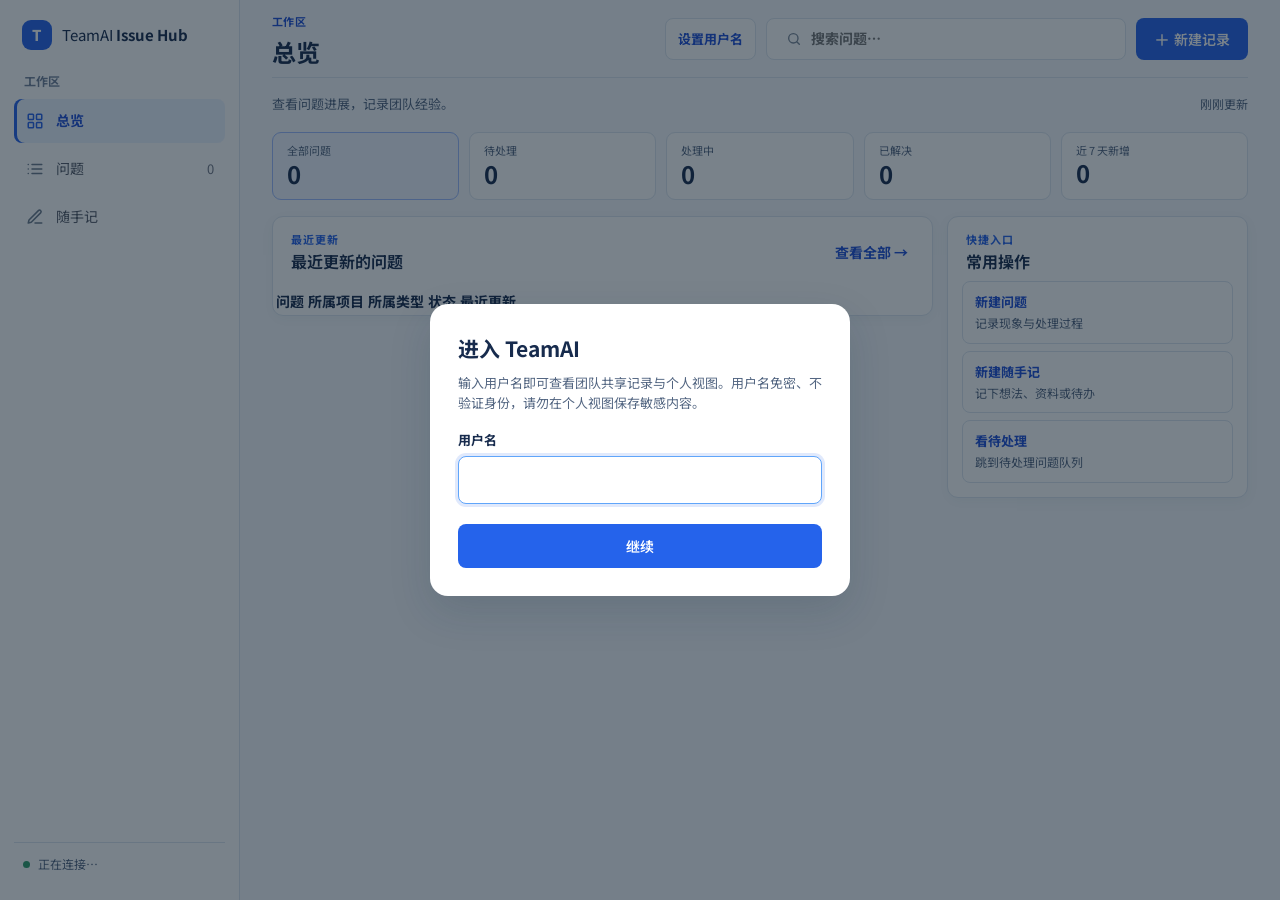
==== web/index.html @ 87b4b5ca "Implement private notes, PostgreSQL storage, and UI refresh" ====
<!doctype html>
<html lang="zh-CN">
<head>
  <meta charset="utf-8">
  <meta name="viewport" content="width=device-width,initial-scale=1">
  <meta name="theme-color" content="#2563eb">
  <title>TeamAI Issue Hub</title>
  <link rel="icon" href="/web/favicon.svg" type="image/svg+xml">
  <link rel="preconnect" href="https://fonts.googleapis.com">
  <link rel="preconnect" href="https://fonts.gstatic.com" crossorigin>
  <link href="https://fonts.googleapis.com/css2?family=Noto+Sans+SC:wght@400;500;600;700&family=Plus+Jakarta+Sans:wght@500;600;700;800&display=swap" rel="stylesheet">
  <link rel="stylesheet" href="/web/styles.css">
</head>
<body class="admin-app">
  <section id="user-login" class="user-login hidden" role="dialog" aria-modal="true" aria-labelledby="user-login-title">
    <form id="user-login-form" class="user-login-card">
      <h2 id="user-login-title">进入 TeamAI</h2>
      <p>输入用户名即可查看团队共享记录与个人视图。用户名免密、不验证身份，请勿在个人视图保存敏感内容。</p>
      <label for="username-input">用户名</label>
      <input id="username-input" maxlength="80" autocomplete="username" required>
      <button class="primary full-width" type="submit">继续</button>
    </form>
  </section>

  <aside class="app-sidebar" aria-label="主导航">
    <a class="brand" href="#overview">
      <span class="brand-mark">T</span>
      <span>TeamAI <b>Issue Hub</b></span>
    </a>
    <p class="nav-caption">工作区</p>
    <nav class="main-nav">
      <button class="nav-item active" data-page="overview" type="button">
        <span class="nav-icon" aria-hidden="true"><svg viewBox="0 0 24 24" fill="none" stroke="currentColor" stroke-width="2" stroke-linecap="round" stroke-linejoin="round"><rect x="3" y="3" width="7" height="7" rx="1"/><rect x="14" y="3" width="7" height="7" rx="1"/><rect x="3" y="14" width="7" height="7" rx="1"/><rect x="14" y="14" width="7" height="7" rx="1"/></svg></span>
        总览
      </button>
      <button class="nav-item" data-page="issues" type="button">
        <span class="nav-icon" aria-hidden="true"><svg viewBox="0 0 24 24" fill="none" stroke="currentColor" stroke-width="2" stroke-linecap="round" stroke-linejoin="round"><path d="M8 6h13M8 12h13M8 18h13M3 6h.01M3 12h.01M3 18h.01"/></svg></span>
        问题 <span class="nav-count" id="nav-issues">0</span>
      </button>
      <button class="nav-item" data-page="notes" type="button">
        <span class="nav-icon" aria-hidden="true"><svg viewBox="0 0 24 24" fill="none" stroke="currentColor" stroke-width="2" stroke-linecap="round" stroke-linejoin="round"><path d="M12 20h9"/><path d="M16.5 3.5a2.1 2.1 0 0 1 3 3L7 19l-4 1 1-4Z"/></svg></span>
        随手记
      </button>
    </nav>
    <div class="sidebar-bottom"><span class="status-dot"></span><span id="health">正在连接…</span></div>
  </aside>

  <main class="app-main">
    <header class="page-topbar">
      <div>
        <span class="eyebrow">工作区</span>
        <h1 id="page-title">总览</h1>
      </div>
      <div class="top-actions">
        <button id="user-switch" class="secondary" type="button" title="切换用户名">用户名：未登录</button>
        <label class="global-search">
          <span class="search-icon" aria-hidden="true"><svg viewBox="0 0 24 24" fill="none" stroke="currentColor" stroke-width="2" stroke-linecap="round" stroke-linejoin="round"><circle cx="11" cy="11" r="7"/><path d="m20 20-3.5-3.5"/></svg></span>
          <span id="search-context" class="visually-hidden">搜索问题</span>
          <input id="search" type="search" maxlength="200" placeholder="搜索问题…">
        </label>
        <button id="top-new-record" class="primary" type="button"><span class="btn-plus" aria-hidden="true">＋</span><span class="btn-label">新建记录</span></button>
      </div>
    </header>

    <div id="form-message" class="form-message toast" role="status" aria-live="polite"></div>

    <section class="page-view" data-view="overview">
      <div class="welcome-row">
        <p class="lede-inline">查看问题进展，记录团队经验。</p>
        <span id="overview-updated" class="muted">刚刚更新</span>
      </div>
      <div class="metrics">
        <button class="metric active" data-filter-status="" aria-pressed="true"><span>全部问题</span><strong id="metric-total">0</strong></button>
        <button class="metric" data-filter-status="triage" aria-pressed="false"><span>待处理</span><strong id="metric-triage">0</strong></button>
        <button class="metric" data-filter-status="in-progress" aria-pressed="false"><span>处理中</span><strong id="metric-progress">0</strong></button>
        <button class="metric" data-filter-status="resolved" aria-pressed="false"><span>已解决</span><strong id="metric-resolved">0</strong></button>
        <div class="metric plain"><span>近 7 天新增</span><strong id="metric-recent">0</strong></div>
      </div>
      <div class="overview-grid">
        <section class="panel overview-list">
          <div class="section-head">
            <div>
              <p class="eyebrow">最近更新</p>
              <h2>最近更新的问题</h2>
            </div>
            <button class="text-button" data-go-page="issues" type="button">查看全部 →</button>
          </div>
          <div class="table-scroll">
            <table>
              <thead>
                <tr><th>问题</th><th>所属项目</th><th>所属类型</th><th>状态</th><th>最近更新</th></tr>
              </thead>
              <tbody id="overview-rows"></tbody>
            </table>
          </div>
          <div id="overview-empty" class="empty hidden">
            暂无问题记录
            <button class="primary empty-action" type="button" data-new-issue>新建第一条问题</button>
          </div>
        </section>
        <aside class="panel overview-actions" aria-label="快捷操作">
          <div class="section-head">
            <div>
              <p class="eyebrow">快捷入口</p>
              <h2>常用操作</h2>
            </div>
          </div>
          <div class="quick-actions">
            <button class="quick-action" type="button" data-new-issue>
              <span class="quick-action-title">新建问题</span>
              <span class="quick-action-desc">记录现象与处理过程</span>
            </button>
            <button class="quick-action" type="button" data-new-note>
              <span class="quick-action-title">新建随手记</span>
              <span class="quick-action-desc">记下想法、资料或待办</span>
            </button>
            <button class="quick-action" type="button" data-go-triage>
              <span class="quick-action-title">看待处理</span>
              <span class="quick-action-desc">跳到待处理问题队列</span>
            </button>
          </div>
        </aside>
      </div>
    </section>

    <section class="page-view hidden" data-view="notes">
      <div class="notes-intro">
        <div>
          <h2>团队与个人记录</h2>
          <p>集中查找你有权查看的随手记。</p>
        </div>
      </div>
      <details class="notes-safety">
        <summary><span aria-hidden="true">i</span>个人视图为弱隔离，勿存敏感资料</summary>
        <p>个人视图仅按用户名区分，用户名不验证身份，知道用户名的人可以冒用。请勿保存敏感资料。</p>
      </details>
      <div class="notes-toolbar">
        <div id="note-visibility-filter" class="view-switch" role="group" aria-label="随手记可见范围">
          <button class="selected" type="button" data-note-filter="" aria-pressed="true">全部可见</button>
          <button type="button" data-note-filter="shared" aria-pressed="false">团队共享</button>
          <button type="button" data-note-filter="private" aria-pressed="false">我的个人视图</button>
        </div>
        <span id="notes-count" class="count">0 条</span>
      </div>
      <div id="notes-results" class="panel records-panel notes-records" aria-live="polite" aria-busy="false">
        <div class="empty">正在加载…</div>
      </div>
    </section>

    <section class="page-view hidden" data-view="issues">
      <div class="section-head issues-toolbar">
        <div>
          <p class="eyebrow">问题队列</p>
          <h2>问题列表</h2>
        </div>
        <div class="issues-controls">
          <label>
            <span class="visually-hidden">问题状态</span>
            <select id="status-filter">
              <option value="">所有状态</option>
              <option value="triage">待处理</option>
              <option value="in-progress">处理中</option>
              <option value="resolved">已解决</option>
            </select>
          </label>
          <div class="view-switch" role="group" aria-label="问题显示方式">
            <button class="selected" data-layout="table" type="button">列表</button>
            <button data-layout="board" type="button">看板</button>
          </div>
          <span id="count" class="count">0 条</span>
        </div>
      </div>
      <div id="results" class="panel records-panel" aria-live="polite" aria-busy="false">
        <div class="empty">正在加载…</div>
      </div>
    </section>

    <section id="capture" class="capture-dialog hidden" role="dialog" aria-modal="true" aria-labelledby="capture-title">
      <div class="dialog-backdrop" data-close-capture></div>
      <div class="capture-panel panel">
        <div class="section-head">
          <div>
            <p class="eyebrow">新建记录</p>
            <h2 id="capture-title">新建问题</h2>
          </div>
          <button id="close-capture" class="ghost" type="button" aria-label="关闭新建记录">
            <svg viewBox="0 0 24 24" width="18" height="18" fill="none" stroke="currentColor" stroke-width="2" aria-hidden="true"><path d="M18 6 6 18M6 6l12 12"/></svg>
          </button>
        </div>
        <div class="segmented" role="group" aria-label="记录类型">
          <button class="active" type="button" data-kind="issue" aria-pressed="true">问题</button>
          <button type="button" data-kind="note" aria-pressed="false">随手记</button>
        </div>
        <label for="title">标题 <span>可选</span></label>
        <input id="title" maxlength="180" placeholder="一句话说明这条记录">
        <label for="content">内容 <span>必填</span></label>
        <textarea id="content" rows="7" maxlength="100000" placeholder="记录问题现象、处理过程或可复用经验…"></textarea>
        <div class="two-col">
          <div>
            <label for="project">所属项目</label>
            <input id="project" maxlength="180" placeholder="例如：issuehub">
          </div>
          <div>
            <label for="work-type">所属类型 <span>必选</span></label>
            <select id="work-type" required>
              <option value="">请选择所属类型</option>
              <option>算法调研</option>
              <option>算法预研</option>
              <option>模型部署</option>
              <option>组件开发</option>
              <option>项目支撑</option>
              <option>工作日常</option>
            </select>
          </div>
        </div>
        <div id="note-visibility-row" class="hidden">
          <label for="note-visibility">可见范围</label>
          <select id="note-visibility">
            <option value="shared">团队共享</option>
            <option value="private">个人视图（用户名区分，非安全隔离）</option>
          </select>
          <p class="review-hint">个人视图按用户名区分，不适合保存敏感内容。</p>
        </div>
        <div class="form-foot">
          <p class="review-hint">保存前自动脱敏凭证并检查重复内容。</p>
          <button id="submit" class="primary" type="button">保存</button>
        </div>
      </div>
    </section>

    <section id="detail" class="detail panel hidden" aria-labelledby="detail-title">
      <div class="detail-head">
        <div>
          <p class="eyebrow">记录详情</p>
          <h2 id="detail-title" tabindex="-1">记录详情</h2>
          <div id="detail-meta" class="record-meta"></div>
        </div>
        <div class="detail-head-actions">
          <button id="edit-record" class="secondary" type="button" hidden>编辑记录</button>
          <button id="close-detail" class="ghost" type="button" aria-label="关闭详情">
            <svg viewBox="0 0 24 24" width="18" height="18" fill="none" stroke="currentColor" stroke-width="2" aria-hidden="true"><path d="M18 6 6 18M6 6l12 12"/></svg>
          </button>
        </div>
      </div>
      <div id="detail-content" class="detail-content" tabindex="0"></div>
      <section class="attachments-panel">
        <div class="section-head">
          <div>
            <h3>附件</h3>
          </div>
          <label class="secondary attachment-upload">添加附件<input id="attachment-input" type="file" accept=".pdf,.ppt,.pptx,.doc,.docx,.xls,.xlsx,.md,.txt,.html,.htm,.png,.jpg,.jpeg,.gif,.webp"></label>
        </div>
        <p class="review-hint">单个文件最大 20 MB；支持 PDF、Office、Markdown、HTML、文本和常见图片。</p>
        <ul id="attachment-list" class="attachment-list"></ul>
      </section>
      <section id="record-editor" class="record-editor hidden" aria-label="编辑记录">
        <label for="edit-title">标题</label>
        <input id="edit-title" maxlength="180">
        <label for="edit-content">正文</label>
        <textarea id="edit-content" rows="8" maxlength="100000"></textarea>
        <div class="two-col">
          <div>
            <label for="edit-project">所属项目</label>
            <input id="edit-project" maxlength="180">
          </div>
          <div>
            <label for="edit-work-type">所属类型</label>
            <select id="edit-work-type" required>
              <option value="">请选择所属类型</option>
              <option>算法调研</option>
              <option>算法预研</option>
              <option>模型部署</option>
              <option>组件开发</option>
              <option>项目支撑</option>
              <option>工作日常</option>
            </select>
          </div>
        </div>
        <div id="edit-visibility-row">
          <label for="edit-visibility">可见范围</label>
          <select id="edit-visibility">
            <option value="shared">团队共享</option>
            <option value="private">个人视图（用户名区分，非安全隔离）</option>
          </select>
        </div>
        <div class="editor-actions">
          <button id="cancel-edit" class="secondary" type="button">取消</button>
          <button id="save-edit" class="primary" type="button">保存修改</button>
        </div>
      </section>
      <section class="activity-panel">
        <div class="section-head">
          <div>
            <h3>活动记录</h3>
          </div>
        </div>
        <ol id="activity-list" class="activity-list"></ol>
      </section>
      <div id="issue-actions" class="detail-actions">
        <label for="solution-input">处理结论 / 重新打开原因</label>
        <textarea id="solution-input" rows="3" maxlength="50000" placeholder="记录处理结论，或填写重新打开原因…"></textarea>
        <label for="verification-input">验证证据 <span>标记已解决时必填</span></label>
        <textarea id="verification-input" rows="3" maxlength="20000" placeholder="记录验证方法和结果…"></textarea>
        <div>
          <button id="append-solution" class="secondary" type="button">追加处理进展</button>
          <button id="reopen-issue" class="secondary" type="button" hidden>重新打开</button>
          <button id="resolve-issue" class="primary" type="button">标记已解决</button>
        </div>
      </div>
    </section>
    <button id="detail-backdrop" class="detail-backdrop hidden" type="button" aria-label="关闭记录详情"></button>
  </main>

  <script src="/web/detail-focus.js" defer></script>
  <script src="/web/safe-external-url.js" defer></script>
  <script src="/web/load-more.js" defer></script>
  <script src="/web/request-errors.js" defer></script>
  <script src="/web/app.js" defer></script>
</body>
</html>
---- web/styles.css ----
:root{--ink:#1a2332;--muted:#4b5568;--line:#e2e8f0;--paper:#ffffff;--surface:#f4f7fa;--surface-elevated:#eef3f7;--primary:#0B6E99;--primary-dark:#0A5A7A;--accent-soft:#e6f3f8;--success:#187247;--warning:#8a5a00;--radius:10px;--radius-lg:14px;--shadow:0 10px 28px rgba(15,35,55,.06);--shadow-lg:0 18px 48px rgba(15,35,55,.12);--font-sans:"Plus Jakarta Sans","Noto Sans SC",ui-sans-serif,system-ui,-apple-system,"Segoe UI",sans-serif}*{box-sizing:border-box}body{margin:0;background:var(--surface);color:var(--ink);font-family:var(--font-sans);line-height:1.55}.topbar{height:68px;padding:0 5vw;border-bottom:1px solid var(--line);background:rgba(255,255,255,.94);display:flex;align-items:center;justify-content:space-between}.brand{display:flex;align-items:center;gap:10px;font-size:15px}.brand b{font-weight:700}.brand-mark{display:grid;place-items:center;width:30px;height:30px;border-radius:8px;background:var(--primary);color:#fff;font-weight:800}.topbar-meta{font-size:12px;color:var(--muted);display:flex;align-items:center;gap:7px}.status-dot{width:7px;height:7px;border-radius:50%;background:#3ba86f}.shell{max-width:1240px;margin:0 auto;padding:58px 32px 80px}.intro{display:flex;justify-content:space-between;align-items:flex-end;gap:32px;margin-bottom:34px}.eyebrow{font-size:11px;letter-spacing:.14em;font-weight:800;color:var(--primary);margin:0 0 7px}.intro h1{font-size:clamp(28px,4vw,46px);line-height:1.1;letter-spacing:-.02em;margin:0 0 12px}.lede{color:var(--muted);margin:0;max-width:620px}.shortcut{color:var(--muted);font-size:12px;white-space:nowrap}.shortcut kbd{border:1px solid var(--line);background:#fff;border-radius:5px;padding:3px 7px;margin-left:4px;font-size:11px;color:var(--ink)}.overview{background:#ffffff;border:1px solid var(--line);border-radius:12px;padding:20px 24px;margin-bottom:22px}.overview-title{display:flex;align-items:baseline;gap:12px;margin-bottom:16px}.overview-title .eyebrow{margin:0}.overview-title h2{font-size:19px;margin:0}.overview-title span{font-size:11px;color:var(--muted)}.metrics{display:grid;grid-template-columns:repeat(6,1fr);gap:10px}.metric{border:1px solid transparent;background:#f7f7f8;border-radius:8px;text-align:left;padding:12px 14px;color:var(--muted);cursor:pointer;min-height:69px}.metric.active,.metric:hover{border-color:#93c5fd;background:#eff6ff}.metric span{font-size:12px;display:block}.metric strong{display:block;color:var(--ink);font-size:25px;line-height:1.25}.metric.plain{cursor:default}.workspace{display:grid;grid-template-columns:minmax(0,1.35fr) minmax(320px,.85fr);gap:22px}.panel{background:var(--paper);border:1px solid var(--line);border-radius:12px;box-shadow:var(--shadow)}.capture-panel{padding:27px 30px}.panel-head{display:flex;align-items:flex-start;justify-content:space-between;gap:16px;margin-bottom:26px}.panel-head h2{font-size:21px;margin:0}.segmented{display:flex;background:#f4f4f5;border-radius:8px;padding:3px;gap:2px}.segmented button{border:0;background:transparent;color:var(--muted);padding:8px 12px;min-height:44px;border-radius:6px;font-weight:600;cursor:pointer}.segmented button.active{background:#fff;color:var(--primary-dark);box-shadow:0 1px 4px rgba(0,0,0,.08)}label{font-size:13px;font-weight:700;display:block;margin:18px 0 7px}label span{font-size:11px;font-weight:500;color:var(--muted);margin-left:6px}input,textarea,select{width:100%;border:1px solid var(--line);background:#fff;border-radius:8px;padding:12px 13px;font:inherit;color:var(--ink);outline:none;transition:border .18s,box-shadow .18s}textarea{resize:vertical;min-height:150px}input:focus,textarea:focus,select:focus{border-color:#60a5fa;box-shadow:0 0 0 3px rgba(37,99,235,.14)}.two-col{display:grid;grid-template-columns:1fr 1fr;gap:16px}.form-foot{display:flex;align-items:center;justify-content:space-between;gap:16px;margin-top:22px}.form-message{font-size:12px;color:var(--muted);margin:0}.primary{border:0;border-radius:8px;background:var(--primary);color:#fff;font-weight:700;padding:12px 17px;cursor:pointer;min-height:44px;transition:transform .18s,background .18s}.primary:hover{background:var(--primary-dark);transform:translateY(-1px)}.primary:disabled{opacity:.55;cursor:wait;transform:none}.side-panel{display:flex;flex-direction:column;gap:22px}.search-panel{padding:24px}.count{font-size:12px;color:var(--muted);padding-top:5px}.search-box{display:flex;align-items:center;gap:8px;border:1px solid var(--line);background:#fff;border-radius:8px;padding:0 11px}.search-box span{font-size:21px;color:var(--muted)}.search-box input{border:0;padding-left:0;box-shadow:none}.filters{display:grid;grid-template-columns:1fr 1fr;gap:8px;margin-top:10px}.filters select{font-size:12px;padding:9px 10px;min-height:44px}.results{margin-top:18px;display:grid;gap:10px;max-height:440px;overflow:auto}.empty{padding:33px 15px;text-align:center;color:var(--muted);font-size:14px;border:1px dashed var(--line);border-radius:8px}.empty span{font-size:12px}.record{padding:13px;border:1px solid var(--line);border-radius:8px;background:#fff;cursor:pointer;transition:border .18s,transform .18s}.record:hover{border-color:#93c5fd;transform:translateY(-1px)}.record-title{font-weight:700;font-size:14px;margin-bottom:4px}.record-meta{font-size:11px;color:var(--muted);display:flex;gap:9px;align-items:center}.badge{padding:2px 6px;border-radius:4px;background:var(--accent-soft);color:var(--primary-dark);font-weight:700}.tips{padding:22px 24px;background:#f7f7f8;box-shadow:none}.tips h3{font-size:16px;margin:0 0 11px}.tips ul{padding:0;margin:0;list-style:none;color:var(--muted);font-size:13px}.tips li{padding:5px 0;border-top:1px solid rgba(24,24,27,.08)}.tips b{color:var(--ink)}.detail{margin-top:22px;padding:25px 28px}.detail.hidden{display:none}.detail-head{display:flex;justify-content:space-between;gap:16px}.detail-head h2{margin:0 0 7px;font-size:22px}.ghost{border:0;background:transparent;font-size:27px;color:var(--muted);cursor:pointer;width:44px;min-width:44px;height:44px;display:grid;place-items:center;flex:none}.detail pre{white-space:pre-wrap;font:inherit;line-height:1.7;background:#f7f7f8;border:1px solid var(--line);border-radius:8px;padding:18px;max-height:380px;overflow:auto}.detail-actions{border-top:1px solid var(--line);padding-top:18px;margin-top:18px}.detail-actions textarea{min-height:80px;margin-bottom:10px}.detail-actions>div{display:flex;justify-content:flex-end;gap:8px}.secondary{border:1px solid var(--line);background:#fff;border-radius:8px;padding:10px 14px;font-weight:700;color:var(--primary-dark);cursor:pointer;min-height:44px}.secondary:hover{border-color:#93c5fd}@media(max-width:850px){.shell{padding:38px 18px 60px}.intro{display:block}.shortcut{margin-top:18px}.workspace{grid-template-columns:1fr}.side-panel{order:2}}@media(max-width:520px){.metrics{grid-template-columns:repeat(2,1fr)}.metric.plain{grid-column:span 2}.overview{padding:17px}.filters{grid-template-columns:1fr}.detail{padding:20px}.detail-actions>div{flex-direction:column}.secondary,.detail-actions .primary{width:100%}.capture-panel{padding:21px 18px}.panel-head{display:block}.segmented{margin-top:16px;width:max-content}.two-col{grid-template-columns:1fr}.form-foot{align-items:flex-end;flex-direction:column}.form-message{width:100%}.primary{width:100%}.topbar{padding:0 18px}}

/* Interaction and accessibility refinements */
.visually-hidden{position:absolute;width:1px;height:1px;padding:0;margin:-1px;overflow:hidden;clip:rect(0,0,0,0);white-space:nowrap;border:0}.topbar-meta.warning,.form-message.error,.sync-error,.empty.error{color:#a3372b}.status-dot{flex:none}.metric:focus-visible,.segmented button:focus-visible,.record:focus-visible,.primary:focus-visible,.secondary:focus-visible,.ghost:focus-visible{outline:3px solid #2563eb;outline-offset:2px}.record{display:block;width:100%;text-align:left;font:inherit;color:inherit;touch-action:manipulation}.record-title{display:block}.record-meta{flex-wrap:wrap}.record-meta a{color:var(--primary-dark);font-weight:600}.load-more{display:block;width:100%;margin-top:10px}.load-more[hidden]{display:none}.detail-actions button[hidden]{display:none}.detail pre{overflow-wrap:anywhere}.primary:disabled,.secondary:disabled{opacity:.55;cursor:wait}.form-message{min-height:1.5em}.sync-error{font-weight:700}@media(prefers-reduced-motion:reduce){*,*::before,*::after{scroll-behavior:auto!important;animation-duration:.01ms!important;animation-iteration-count:1!important;transition-duration:.01ms!important}}@media(max-width:520px){.record{min-height:60px}.search-panel,.tips{padding:19px}.detail-head{align-items:flex-start}.detail-meta{gap:8px}.topbar-meta{max-width:55%;text-align:right}}
.library-actions{display:flex;align-items:center;gap:10px}.sync-retry{padding:7px 10px;min-height:44px;font-size:12px;white-space:nowrap}.sync-retry[hidden]{display:none}@media(max-width:520px){.library-actions{margin-top:8px;justify-content:space-between}}

.detail h2:focus-visible{outline:3px solid #2563eb;outline-offset:3px;border-radius:2px}

/* TeamAI management workspace */
.admin-app{background:#f7f8fa;min-height:100vh}.app-sidebar{position:fixed;inset:0 auto 0 0;width:244px;padding:22px 15px 16px;background:#fff;border-right:1px solid #e8eaee;display:flex;flex-direction:column;z-index:5}.app-sidebar .brand{padding:0 9px 20px;text-decoration:none;color:var(--ink)}.new-record{width:100%;text-align:left;margin-bottom:24px;box-shadow:0 3px 8px #2563eb26}.nav-caption{margin:0 10px 8px;color:#838996;font-size:11px;font-weight:700;letter-spacing:.08em}.main-nav{display:grid;gap:4px}.nav-item{display:flex;align-items:center;gap:12px;border:0;border-radius:8px;background:transparent;color:#525866;text-align:left;padding:10px 11px;min-height:44px;font:inherit;font-size:13px;cursor:pointer}.nav-item:hover,.nav-item.active{background:#eef4ff;color:#1d4ed8}.nav-item.active{font-weight:700}.nav-icon{width:19px;text-align:center;color:#667085;font-size:17px}.nav-item.active .nav-icon{color:#2563eb}.nav-count{margin-left:auto;font-size:11px;color:#727887;font-variant-numeric:tabular-nums}.nav-count.attention:not(:empty){padding:1px 7px;border-radius:20px;background:#fff2dc;color:#985b00}.sidebar-bottom{margin-top:auto;display:flex;align-items:center;gap:8px;padding:12px 9px;border-top:1px solid var(--line);font-size:11px;color:var(--muted)}.app-main{max-width:1500px;margin-left:244px;padding:0 36px 60px}.page-topbar{min-height:91px;display:flex;justify-content:space-between;align-items:center;gap:20px;border-bottom:1px solid #e8eaee;margin-bottom:22px}.page-topbar h1{font-size:22px;line-height:1.2;margin:4px 0 0}.page-topbar .eyebrow{font-size:9px;margin:0}.top-actions{display:flex;align-items:center;gap:12px}.global-search{display:flex;align-items:center;gap:8px;width:min(360px,32vw);margin:0;padding:0 11px;border:1px solid var(--line);border-radius:8px;background:#fff;color:#697386}.global-search input{border:0;box-shadow:none;padding:9px 0}.page-view{animation:appear .18s ease-out}.page-view.hidden{display:none}@keyframes appear{from{opacity:.65;transform:translateY(3px)}to{opacity:1;transform:none}}.welcome-row{display:flex;align-items:center;justify-content:space-between;gap:20px;margin:8px 0 20px}.welcome-row h2{font-size:20px;margin:0 0 4px}.welcome-row p:not(.eyebrow){font-size:13px;color:var(--muted);margin:0}.welcome-row .eyebrow{margin-bottom:5px}.muted{color:var(--muted);font-size:12px}.metrics{gap:12px;margin-bottom:22px}.metric{background:#fff;border-color:#e6e9ee;padding:13px 16px}.metric.active,.metric:hover{border-color:#93b4fb;background:#f5f8ff}.overview-grid{display:grid;grid-template-columns:minmax(0,1.8fr) minmax(260px,.8fr);gap:18px}.overview-list,.workflow-card{overflow:hidden}.section-head{display:flex;align-items:center;justify-content:space-between;gap:16px;padding:20px 22px}.section-head h2,.section-head h3{font-size:16px;margin:0}.section-head .eyebrow{margin:0 0 4px;font-size:9px}.text-button{border:0;background:none;color:#2563eb;font:inherit;font-size:12px;font-weight:700;cursor:pointer;min-height:40px}.table-scroll{width:100%;overflow-x:auto}.issue-table{width:100%;border-collapse:collapse;text-align:left;font-size:12px}.issue-table th{font-size:10px;color:#737b89;font-weight:600;background:#fafbfc}.issue-table th,.issue-table td{padding:12px 13px;border-top:1px solid #edf0f3;white-space:nowrap}.issue-table td:first-child{white-space:normal;min-width:220px}.issue-table td b{display:block;font-size:12px;color:#263142}.issue-table td small{display:block;color:#858b97;margin-top:3px}.issue-row{cursor:pointer}.issue-row:hover{background:#f7f9fc}.status-chip{display:inline-flex;align-items:center;border-radius:20px;padding:3px 8px;background:#f0f2f5;color:#596273;font-size:10px}.status-triage{background:#fff3dc;color:#8a5a00}.status-in-progress{background:#eaf2ff;color:#2159b8}.status-resolved{background:#e9f7ef;color:#187247}.workflow-card{padding:20px}.workflow-card h2{font-size:16px;margin:0 0 20px}.workflow-step{display:flex;gap:11px;align-items:flex-start;margin:15px 0}.workflow-step>span{width:22px;height:22px;display:grid;place-items:center;flex:none;border-radius:50%;background:#eef4ff;color:#2563eb;font-size:11px;font-weight:700}.workflow-step b,.workflow-step small{display:block}.workflow-step b{font-size:12px}.workflow-step small{font-size:11px;color:#737b89;margin-top:2px;line-height:1.45}.full-width{width:100%;margin-top:10px}.toast{margin:-10px 0 14px;min-height:1.2em;font-size:11px}.toast:empty{display:none}.filters-bar{display:flex;align-items:center;gap:8px;flex-wrap:wrap;margin:0 0 12px}.filters-bar label{margin:0}.filters-bar select{width:auto;min-width:118px;min-height:40px;padding:8px 10px;font-size:12px}.filters-bar .secondary{min-height:40px;padding:8px 12px;font-size:11px}.count{margin-left:auto}.view-switch{display:flex;padding:3px;border:1px solid var(--line);border-radius:8px;background:#fff}.view-switch button{min-height:34px;border:0;background:none;padding:5px 12px;border-radius:6px;font:inherit;font-size:11px;color:var(--muted);cursor:pointer}.view-switch button.selected{background:#eef4ff;color:#1d4ed8;font-weight:700}.records-panel{padding:0;overflow:hidden}.records-panel .empty{border:0}.records-panel .record{border:0;border-bottom:1px solid #edf0f3;border-radius:0;padding:15px 18px}.records-panel .record:hover{background:#f8faff;transform:none}.board-grid{display:grid;grid-template-columns:repeat(3,minmax(220px,1fr));gap:12px;padding:14px;overflow-x:auto}.board-column{border:1px solid #e8ebf0;border-radius:9px;padding:10px;background:#f8f9fb;min-height:200px}.board-column header{display:flex;justify-content:space-between;padding:4px 3px 11px;font-size:12px}.board-column header span{color:#747d8d}.board-card{display:block;width:100%;text-align:left;border:1px solid #e5e9ef;border-radius:8px;background:#fff;padding:12px;margin-bottom:8px;cursor:pointer;font:inherit}.board-card:hover,.review-card:hover{border-color:#92b4f4;box-shadow:0 3px 12px #1c31540b}.board-card b,.board-card span,.board-card small{display:block}.board-card b{font-size:12px}.board-card span,.board-card small{font-size:10px;color:#747d8d;margin-top:7px}.board-empty{font-size:11px;color:#9299a5;padding:20px 4px}.queue-pill{border:1px solid #e5e9ef;background:#fff;border-radius:20px;padding:7px 12px;color:#596273;font-size:11px;white-space:nowrap}.review-grid{display:grid;grid-template-columns:repeat(2,minmax(0,1fr));gap:12px}.review-card{display:block;width:100%;text-align:left;padding:17px;border:1px solid #e6e9ef;border-radius:10px;background:#fff;cursor:pointer;font:inherit;color:inherit;transition:box-shadow .15s,border-color .15s}.review-card>b{display:block;font-size:14px;margin-top:11px}.review-card>p{font-size:12px;color:#596273;line-height:1.65;max-height:5em;overflow:hidden;margin:8px 0 15px}.review-card-foot{display:flex;justify-content:space-between;gap:8px;font-size:10px;color:#687181;overflow:hidden}.review-card-foot>*{overflow:hidden;text-overflow:ellipsis;white-space:nowrap}.sync-summary{display:flex;gap:0;margin-bottom:16px;padding:15px}.sync-summary>div{min-width:180px;padding:3px 18px;border-right:1px solid #e8eaee}.sync-summary>div:first-child{padding-left:5px}.sync-summary>div:last-child{border:0}.sync-summary span,.sync-summary strong{display:block}.sync-summary span{font-size:11px;color:var(--muted)}.sync-summary strong{font-size:18px;margin-top:3px}.activity-panel{border-top:1px solid var(--line);margin-top:20px;padding-top:4px}.activity-panel .section-head{padding:14px 0}.activity-list{list-style:none;padding:0 0 0 5px;margin:0 0 12px}.activity-item{position:relative;display:flex;gap:12px;padding:0 0 16px 2px}.activity-item:not(:last-child)::before{content:"";position:absolute;left:6px;top:15px;bottom:0;width:1px;background:#dfe5ee}.activity-dot{position:relative;z-index:1;width:10px;height:10px;margin-top:4px;border:2px solid #79a2f1;border-radius:50%;background:#fff}.activity-item b,.activity-item small{display:block}.activity-item b{font-size:12px;font-weight:600}.activity-item small{font-size:10px;color:#77808e;margin-top:3px}.activity-empty{font-size:11px;color:var(--muted)}.capture-dialog{position:fixed;inset:0;z-index:20;display:grid;place-items:center;padding:20px}.capture-dialog.hidden{display:none}.dialog-backdrop{position:absolute;inset:0;background:#10182780;backdrop-filter:blur(2px)}.capture-dialog .capture-panel{position:relative;z-index:1;width:min(740px,100%);max-height:min(90vh,900px);overflow-y:auto;padding:24px 28px}.capture-dialog .section-head{padding:0 0 12px}.capture-dialog textarea{min-height:140px}.capture-dialog .segmented{width:max-content}.capture-dialog label{margin-top:13px}.capture-dialog .form-foot{margin-top:12px}.capture-dialog .form-foot .primary{width:auto}.capture-dialog .ghost{font-size:25px}
@media(max-width:1000px){.app-sidebar{width:210px}.app-main{margin-left:210px;padding:0 22px 45px}.overview-grid{grid-template-columns:1fr}.workflow-card{display:none}}
@media(max-width:720px){.app-sidebar{inset:auto 0 0;width:auto;height:62px;padding:4px 6px;border-top:1px solid #e5e8ed;border-right:0;display:block}.app-sidebar .brand,.app-sidebar .new-record,.app-sidebar .nav-caption,.sidebar-bottom{display:none}.main-nav{height:100%;display:flex;justify-content:space-around;gap:2px}.nav-item{position:relative;display:flex;flex-direction:column;justify-content:center;gap:0;min-height:52px;flex:1;padding:4px 1px;font-size:9px}.nav-icon{font-size:16px;line-height:1.2}.nav-count{position:absolute;top:1px;right:calc(50% - 22px);font-size:8px;padding:0 3px!important}.app-main{margin:0;padding:0 15px 88px}.page-topbar{min-height:76px}.page-topbar h1{font-size:19px}.page-topbar .eyebrow{font-size:8px}.top-actions{gap:6px}.top-actions .primary{font-size:0;padding:8px 12px}.top-actions .primary:first-letter{font-size:17px}.global-search{width:min(44vw,190px)}.global-search input{font-size:12px}.metrics{grid-template-columns:repeat(3,1fr);gap:7px}.metric{min-height:65px;padding:9px}.metric span{font-size:10px}.metric strong{font-size:20px}.welcome-row{align-items:flex-start}.overview-grid{display:block}.overview-list{margin-bottom:12px}.overview-list .issue-table th,.overview-list .issue-table td{padding:9px 8px}.review-grid{grid-template-columns:1fr}.filters-bar{gap:6px}.filters-bar label{flex:1}.filters-bar select{width:100%;min-width:0}.filters-bar .secondary{flex:1}.count{width:auto;margin-left:auto}.view-switch button{padding:4px 8px}.board-grid{grid-template-columns:repeat(3,minmax(210px,1fr));padding:9px}.capture-dialog{padding:8px}.capture-dialog .capture-panel{padding:18px;max-height:94dvh}.capture-dialog .two-col{grid-template-columns:1fr 1fr;gap:9px}.capture-dialog label{font-size:12px}.capture-dialog input,.capture-dialog textarea,.capture-dialog select{font-size:14px;padding:10px}.detail{padding:17px}.sync-summary>div{min-width:0;flex:1;padding:3px 10px}.sync-summary strong{font-size:15px}}
@media(max-width:390px){.app-main{padding-left:10px;padding-right:10px}.nav-item{font-size:8px}.metrics{grid-template-columns:repeat(2,1fr)}.global-search{width:40vw}.page-topbar .eyebrow{letter-spacing:.06em}.issue-table{font-size:10px}}

.hidden{display:none!important}.knowledge-review{border:1px solid #bfdbfe;background:#f8fbff;border-radius:10px;padding:20px;margin-top:20px}.knowledge-review h3{margin:0 0 8px}.knowledge-review label{margin-top:14px}.knowledge-review textarea{min-height:180px}.review-hint{font-size:12px;color:var(--muted);margin:8px 0}.review-pending{color:#a16207;font-weight:700}.knowledge-approved{color:#15803d;font-weight:700}.parent-issue{width:auto;height:auto;min-width:unset;display:inline;padding:2px 5px;font-size:11px;color:var(--primary-dark)}
/* Record editor */
.detail-head-actions{display:flex;align-items:flex-start;gap:8px}.record-editor{border-top:1px solid var(--line);padding-top:12px;margin-top:16px}.record-editor.hidden{display:none}.record-editor textarea{min-height:180px}.editor-actions{display:flex;justify-content:flex-end;gap:8px;margin-top:16px}
.attachment-upload{position:relative;overflow:hidden;display:inline-flex;align-items:center;cursor:pointer}.attachment-upload input{position:absolute;inset:0;opacity:0;width:100%;cursor:pointer}.attachments-panel{margin:24px 0;padding:18px;border:1px solid var(--line);border-radius:14px;background:#fbfcfe}.attachment-list{list-style:none;padding:0;margin:8px 0 0}.attachment-list li{display:flex;justify-content:space-between;gap:14px;padding:8px 0;border-bottom:1px solid var(--line);font-size:13px}.attachment-list li:last-child{border:0}.attachment-list a{color:var(--blue-dark);overflow-wrap:anywhere}

.user-login{position:fixed;inset:0;z-index:1000;display:grid;place-items:center;background:rgba(15,23,42,.58);padding:20px}.user-login.hidden{display:none}.user-login-card{width:min(420px,100%);padding:26px;border-radius:18px;background:#fff;box-shadow:0 24px 70px rgba(15,23,42,.25)}.user-login-card h2{margin:0 0 8px}.user-login-card p{color:var(--muted);font-size:13px}.user-login-card label{display:block;margin:16px 0 6px}.user-login-card input{width:100%;margin-bottom:16px}.record-visibility{display:inline-flex;border:1px solid var(--line);border-radius:999px;padding:2px 8px;font-size:11px;color:#586174}.

/* Notes visibility views */
.notes-intro{display:flex;align-items:center;justify-content:space-between;gap:20px;padding:12px 0 18px}.notes-intro h2{font-size:20px;margin:0 0 5px}.notes-intro p:not(.eyebrow){margin:0;color:#697386;font-size:13px}.notes-intro .eyebrow{margin:0 0 5px;font-size:9px}.notes-intro .primary{width:auto;white-space:nowrap}.notes-safety{display:flex;align-items:flex-start;gap:10px;padding:12px 14px;border:1px solid #f1dfb1;border-radius:9px;background:#fffaf0;color:#725112}.notes-safety>span{display:grid;place-items:center;flex:none;width:19px;height:19px;border:1px solid #d9b65c;border-radius:50%;font-size:12px;font-weight:700}.notes-safety p{margin:0;font-size:12px;line-height:1.55}.notes-safety b{color:#66470c}.notes-toolbar{display:flex;align-items:center;gap:12px;margin:18px 0 10px}.notes-toolbar .view-switch{gap:2px}.notes-toolbar .view-switch button{min-height:36px}.notes-records{border-radius:10px}.notes-records .record{padding:16px 19px}.record-preview{display:block;max-width:820px;margin:4px 0 9px;color:#626d7d;font-size:12px;line-height:1.55;overflow-wrap:anywhere}.record-visibility{background:#f4f6fa}.empty-action{display:block;margin:14px auto 0}.notes-toolbar .count{font-size:12px;color:#697386}@media(max-width:600px){.notes-intro{align-items:flex-start;flex-direction:column;gap:12px}.notes-intro .primary{width:100%}.notes-toolbar{align-items:flex-start;flex-direction:column}.notes-toolbar .view-switch{max-width:100%;overflow-x:auto}.notes-toolbar .view-switch button{white-space:nowrap;padding:5px 9px;font-size:10px}.notes-toolbar .count{margin-left:0}.notes-safety{font-size:11px}}

/* Page hierarchy, responsive actions, and focused record details */
.page-topbar{min-height:84px;margin-bottom:18px}.page-topbar .eyebrow{letter-spacing:.12em}.top-actions{flex:1;justify-content:flex-end;min-width:0}.top-actions .primary{width:auto;min-width:112px;white-space:nowrap;flex:none}.top-actions #user-switch{flex:none;max-width:150px;white-space:nowrap;overflow:hidden;text-overflow:ellipsis}.global-search{flex:1;width:auto;min-width:150px;max-width:360px}.global-search input{min-width:0;width:100%}.form-message.toast{min-height:0}.form-message.toast:empty{display:none}.notes-intro{padding-top:4px}.notes-safety{border-color:#e4e9f1;background:#f7f9fc;color:#596579}.notes-safety>span{border-color:#bdcbe1;color:#3261aa}.notes-safety b{color:#26364c}.notes-intro h2{font-size:18px}.notes-toolbar{margin-top:14px}.notes-records .empty{min-height:120px;display:grid;align-content:center;gap:5px}.detail-backdrop{position:fixed;inset:0;z-index:19;border:0;background:rgba(15,23,42,.34);backdrop-filter:blur(1px);cursor:default}.detail-backdrop.hidden{display:none}.detail{position:fixed;z-index:20;inset:0 0 0 auto;width:min(720px,calc(100vw - 244px));height:100dvh;overflow-y:auto;overscroll-behavior:contain;margin:0;padding:24px 28px;border-radius:16px 0 0 16px;background:#fff;box-shadow:0 14px 50px rgba(15,23,42,.2);animation:detail-in .2s ease-out}.detail.hidden{display:none}@keyframes detail-in{from{opacity:.7;transform:translateX(14px)}to{opacity:1;transform:none}}body.detail-open{overflow:hidden}.detail-content{white-space:normal;line-height:1.75;overflow-wrap:anywhere;background:#f8fafc;border:1px solid #e6eaf0;border-radius:10px;padding:18px;margin:18px 0;color:#303949}.detail-content p{margin:0 0 12px}.detail-content p:last-child{margin-bottom:0}.detail-content h3{font-size:16px;line-height:1.45;margin:22px 0 8px;color:#172033}.detail-content h3:first-child{margin-top:0}.detail-content h3+h3{margin-top:18px}.detail-content ul,.detail-content ol{padding-left:24px;margin:8px 0 14px}.detail-content li{padding:2px 0}.detail-content code{font: .92em ui-monospace,SFMono-Regular,Consolas,monospace;background:#edf1f7;border-radius:4px;padding:2px 5px}.detail-content .content-code{overflow-x:auto;background:#172033;color:#e8edf6;padding:14px;border-radius:8px;line-height:1.6}.detail-content .content-code code{background:none;padding:0;color:inherit}.detail-content .content-empty{color:var(--muted)}.task-mark{color:#2563eb;font-weight:700}.attachments-panel{margin:18px 0;padding:15px;border-radius:10px;background:#fbfcfe}.activity-panel{margin-top:16px}.issue-table th,.issue-table td{padding:13px 14px}.issue-table td:first-child b{font-size:13px}.metrics .metric span{white-space:nowrap;font-size:11px}.board-grid{grid-template-columns:repeat(3,minmax(0,1fr));overflow-x:visible}.board-column{min-width:0}.board-card{min-width:0}.board-card b,.board-card span{overflow-wrap:anywhere}.capture-dialog .capture-panel{width:min(700px,100%);padding:24px 30px}.capture-dialog textarea{min-height:120px}.capture-dialog .form-foot .review-hint{max-width:65%;line-height:1.5}.user-login-card>p{line-height:1.6;margin:0 0 16px}
@media(max-width:1000px){.page-topbar{flex-wrap:wrap;min-height:0;padding:14px 0;gap:10px}.top-actions{width:100%;justify-content:flex-start}.global-search{max-width:none}.detail{width:min(720px,calc(100vw - 210px))}}
@media(max-width:720px){.page-topbar{padding:12px 0}.top-actions{gap:8px}.top-actions #user-switch{max-width:128px;padding:9px 10px}.top-actions .primary{min-width:44px;width:44px;padding:8px 10px;font-size:0}.top-actions .primary::first-letter{font-size:17px}.global-search{min-width:0}.board-grid{display:flex;overflow-x:auto;overscroll-behavior-x:contain}.board-column{flex:0 0 min(78vw,290px)}.detail{inset:0;width:100%;height:100dvh;padding:18px 16px;border-radius:0}.capture-dialog .capture-panel{max-height:94dvh;padding:18px}.capture-dialog .form-foot .review-hint{max-width:100%}}
@media(max-width:420px){.page-topbar .eyebrow{letter-spacing:.08em}.top-actions{display:grid;grid-template-columns:auto minmax(0,1fr) 44px}.top-actions #user-switch{max-width:112px;min-width:0;font-size:11px}.global-search{width:100%;padding:0 8px}.global-search input{font-size:12px}.notes-intro .primary{width:100%}}
@media(prefers-reduced-motion:reduce){.detail{animation:none}}

/* ===== UI polish: calm workspace ===== */
.admin-app{
  background:
    radial-gradient(1200px 520px at 12% -8%, rgba(11,110,153,.08), transparent 55%),
    radial-gradient(900px 480px at 92% 8%, rgba(10,90,122,.05), transparent 50%),
    linear-gradient(180deg, #f2f6f9 0%, var(--surface) 42%, #eef2f6 100%);
  color:var(--ink);
  font-family:var(--font-sans);
}
.admin-app .brand-mark{background:var(--primary);border-radius:9px}
.admin-app .eyebrow{color:var(--primary);font-size:10px;letter-spacing:.1em;font-weight:700}
.app-sidebar{background:rgba(255,255,255,.92);backdrop-filter:blur(8px);border-right-color:#e4ebf1}
.nav-item{border-radius:var(--radius);gap:10px}
.nav-item:hover,.nav-item.active{background:var(--accent-soft);color:var(--primary-dark)}
.nav-item.active{box-shadow:inset 3px 0 0 var(--primary)}
.nav-icon{display:grid;place-items:center;width:20px;height:20px;color:#6b7a8c}
.nav-icon svg{width:18px;height:18px;display:block}
.nav-item.active .nav-icon{color:var(--primary)}
.nav-count.attention:not(:empty){background:#fff4df;color:var(--warning)}
.status-dot{background:#2f9d6a}
.app-main{position:relative}
.page-topbar{border-bottom-color:#e4ebf1}
.page-topbar h1{font-weight:800;letter-spacing:-.02em}
.global-search{border-radius:var(--radius);border-color:#d9e2ea;background:#fff}
.global-search .search-icon{display:grid;place-items:center;width:18px;height:18px;color:#7a8798;flex:none}
.global-search .search-icon svg{width:16px;height:16px;display:block}
.primary{background:var(--primary);border-radius:var(--radius)}
.primary:hover{background:var(--primary-dark)}
.secondary{color:var(--primary-dark);border-radius:var(--radius);border-color:#d5dee8}
.secondary:hover{border-color:#9dc3d8;background:#f7fbfd}
.panel{border-radius:var(--radius-lg);border-color:#e4ebf1;box-shadow:var(--shadow)}
.full-width{width:100%}
.user-login{background:rgba(12,28,42,.55)}
.user-login-card{border-radius:18px;box-shadow:var(--shadow-lg);padding:28px}
.user-login-card .primary{width:100%;margin-top:4px}
.welcome-row{margin:4px 0 16px;align-items:baseline}
.welcome-row .lede-inline{margin:0;color:var(--muted);font-size:14px}
.metrics{grid-template-columns:repeat(5,minmax(0,1fr));gap:12px}
.metric{border-radius:var(--radius);border-color:#e4ebf1;background:#fff;min-height:74px}
.metric.active,.metric:hover{border-color:#9dc3d8;background:var(--accent-soft)}
.metric strong{font-family:"Plus Jakarta Sans",var(--font-sans);font-variant-numeric:tabular-nums}
.overview-grid{grid-template-columns:minmax(0,1.7fr) minmax(240px,.75fr);gap:16px;align-items:start}
.overview-actions .section-head{padding-bottom:8px}
.quick-actions{display:grid;gap:8px;padding:0 16px 18px}
.quick-action{display:grid;gap:3px;text-align:left;border:1px solid #e4ebf1;border-radius:var(--radius);background:#fbfcfd;padding:12px 14px;font:inherit;color:inherit;cursor:pointer;transition:border-color .15s,background .15s}
.quick-action:hover{border-color:#9dc3d8;background:var(--accent-soft)}
.quick-action-title{font-size:13px;font-weight:700;color:var(--primary-dark)}
.quick-action-desc{font-size:11px;color:var(--muted)}
.overview-list .empty{display:grid;justify-items:center;gap:10px;padding:28px 16px}
.empty-action{width:auto;margin-top:4px}
.issue-table{font-size:13px}
.issue-table th{font-size:11px;color:#64748b;background:#f7fafc}
.issue-table th,.issue-table td{padding:10px 12px}
.issue-table td b{font-size:13px}
.status-chip{font-size:11px;font-weight:600;padding:3px 9px}
.status-triage{background:#fff3dc;color:#7a4f00}
.status-in-progress{background:#e6f3f8;color:var(--primary-dark)}
.status-resolved{background:#e7f6ee;color:var(--success)}
.issues-toolbar{padding:0 0 12px;gap:12px;flex-wrap:wrap}
.issues-controls{display:flex;align-items:center;gap:10px;flex-wrap:wrap;margin-left:auto}
.issues-controls label{margin:0}
.issues-controls select{width:auto;min-width:118px;min-height:40px;padding:8px 10px;font-size:12px;border-radius:var(--radius)}
.issues-controls .count{margin-left:0}
.records-panel{min-height:280px}
.board-grid{min-height:min(62vh,560px);align-items:stretch}
.board-column{min-height:min(58vh,520px);background:#f6f8fb;border-color:#e4ebf1}
.board-empty{color:#8a94a3;padding:28px 8px;text-align:center}
.board-card{border-radius:var(--radius)}
.board-card:hover{border-color:#9dc3d8}
.notes-intro{padding:0 0 10px}
.notes-intro .eyebrow{margin:0 0 4px}
.notes-safety{border:1px solid #d9e4ef;border-radius:var(--radius);background:#f7fafc;color:#4e5d70;padding:0;margin:0 0 12px}
.notes-safety>summary{display:flex;align-items:center;gap:8px;cursor:pointer;list-style:none;padding:10px 12px;font-size:12px;font-weight:600}
.notes-safety>summary::-webkit-details-marker{display:none}
.notes-safety>summary>span{display:grid;place-items:center;width:18px;height:18px;border:1px solid #b7c9db;border-radius:50%;font-size:11px;color:var(--primary-dark)}
.notes-safety[open]>summary{border-bottom:1px solid #e4ebf1}
.notes-safety>p{margin:0;padding:10px 12px 12px;font-size:12px;line-height:1.55;font-weight:400}
.notes-records .empty{min-height:160px;gap:8px}
.ghost{border-radius:var(--radius)}
.ghost svg{display:block}
.capture-dialog .capture-panel{border-radius:var(--radius-lg);box-shadow:var(--shadow-lg)}
.capture-dialog .form-foot{align-items:center}
.detail{border-radius:16px 0 0 16px;box-shadow:var(--shadow-lg)}
.detail .eyebrow{font-size:10px}
.attachments-panel{padding:12px 14px;margin:14px 0;border-radius:var(--radius)}
.attachments-panel .section-head{padding:0 0 6px}
.attachments-panel .review-hint{margin:0 0 6px}
.attachment-list{margin:4px 0 0}
.attachment-list .activity-empty{padding:6px 0;font-size:12px}
.detail-meta .status-chip{margin-right:2px}
.detail-actions{position:sticky;bottom:0;background:linear-gradient(180deg,rgba(255,255,255,.72),#fff 28%);padding-top:14px;margin-top:12px;border-top:1px solid var(--line);z-index:2}
.activity-dot{border-color:#7eb6d0}
.top-actions .primary{display:inline-flex;align-items:center;justify-content:center;gap:4px}
.top-actions .primary .btn-plus{font-size:16px;line-height:1}
.badge{background:var(--accent-soft);color:var(--primary-dark)}
.text-button{color:var(--primary)}
.muted-cell{color:#8a94a3;font-weight:500}
@media(max-width:1000px){
  .overview-grid{grid-template-columns:1fr}
  .metrics{grid-template-columns:repeat(3,minmax(0,1fr))}
  .metric.plain{grid-column:span 1}
}
@media(max-width:720px){
  .nav-item{font-size:11px;min-height:52px}
  .nav-count{font-size:9px}
  .metrics{grid-template-columns:repeat(2,minmax(0,1fr))}
  .metric.plain{grid-column:span 2}
  .page-topbar .eyebrow{font-size:9px}
  .top-actions .primary{min-width:44px;width:44px;padding:8px 10px}
  .top-actions .primary .btn-label{position:absolute;width:1px;height:1px;padding:0;margin:-1px;overflow:hidden;clip:rect(0,0,0,0);white-space:nowrap;border:0}
  .top-actions .primary .btn-plus{font-size:18px}
  .issues-toolbar{flex-direction:column;align-items:stretch}
  .issues-controls{margin-left:0;width:100%}
  .issues-controls select{flex:1;min-width:0}
  .board-grid{min-height:auto}
  .board-column{min-height:220px}
  .detail-actions{position:static}
}
@media(max-width:390px){
  .nav-item{font-size:11px}
  .issue-table{font-size:12px}
}
.detail-head-actions{flex-wrap:nowrap;align-items:center}
.detail-head-actions .secondary{white-space:nowrap}
.attachments-panel .section-head h3,.activity-panel .section-head h3{font-size:15px;margin:0}
@media(max-width:720px){
  .detail-head{flex-wrap:wrap;gap:10px}
  .detail-head-actions{width:100%;justify-content:flex-end}
}

/* Unified white and blue workspace system */
:root{
  --ink:#172b4d;
  --muted:#526581;
  --line:#dce5f0;
  --paper:#fff;
  --surface:#f6f9fd;
  --surface-elevated:#f1f6fc;
  --primary:#2563eb;
  --primary-dark:#1d4ed8;
  --accent-soft:#eaf2ff;
  --success:#16845b;
  --warning:#8a5a00;
  --radius:9px;
  --radius-lg:12px;
  --shadow:0 4px 14px rgba(23,43,77,.045);
  --shadow-lg:0 16px 42px rgba(23,43,77,.16);
  --font-sans:"Noto Sans SC",ui-sans-serif,system-ui,-apple-system,"Segoe UI",sans-serif;
}
html{font-size:14px}
body.admin-app{background:#f6f9fd;color:var(--ink);font:400 14px/1.55 var(--font-sans)}
.admin-app *{letter-spacing:normal}
.admin-app button,.admin-app input,.admin-app textarea,.admin-app select{font-family:var(--font-sans)}
.admin-app button{font-size:14px}
.app-sidebar{width:240px;padding:20px 14px 14px;background:#fff;border-right:1px solid var(--line);backdrop-filter:none}
.app-sidebar .brand{font-size:15px;padding:0 8px 22px}
.brand-mark{background:var(--primary);border-radius:8px}
.nav-caption{font-size:12px;margin-bottom:8px;color:#71819a}
.nav-item{min-height:44px;padding:10px 11px;font-size:14px;border-radius:8px;gap:11px}
.nav-item:hover,.nav-item.active{background:#edf4ff;color:var(--primary-dark)}
.nav-item.active{box-shadow:inset 3px 0 0 var(--primary)}
.nav-icon,.nav-count{font-size:13px}
.sidebar-bottom{font-size:12px}
.app-main{max-width:none;margin-left:240px;padding:0 32px 40px;background:#f6f9fd}
.page-topbar{min-height:78px;margin-bottom:16px;border-bottom-color:var(--line);gap:16px}
.page-topbar h1{font-size:24px;line-height:1.3;font-weight:700;letter-spacing:-.02em}
.page-topbar .eyebrow,.eyebrow,.detail .eyebrow{font-size:11px;line-height:1.4;letter-spacing:.04em;color:var(--primary-dark);font-weight:700}
.top-actions{gap:10px}
.top-actions .secondary,.global-search,.top-actions .primary{min-height:42px;border-radius:8px}
.top-actions .secondary{font-size:13px;color:var(--primary-dark);border-color:var(--line);padding:9px 12px}
.global-search{width:min(360px,30vw);background:#fff;border-color:var(--line);padding-inline:12px}
.global-search input{font-size:14px;padding:9px 0}
.primary{background:var(--primary);font-size:14px;font-weight:600;padding:10px 15px;border-radius:8px;box-shadow:none}
.primary:hover{background:var(--primary-dark)}
.secondary{font-size:14px;color:var(--primary-dark);border-color:var(--line);border-radius:8px}
.welcome-row{margin:0 0 14px;min-height:24px}
.welcome-row .lede-inline{font-size:14px;color:var(--muted)}
.muted,.count,.record-meta,.detail-meta{font-size:12px;color:var(--muted)}
.metrics{gap:10px;margin-bottom:16px}
.metric{min-height:68px;padding:10px 14px;border-color:var(--line);border-radius:9px;background:#fff;color:var(--muted)}
.metric span{font-size:12px;line-height:1.4}
.metric strong{font:700 24px/1.25 var(--font-sans);color:var(--ink)}
.metric.active,.metric:hover{border-color:#9dbbff;background:#f0f5ff}
.overview-grid{grid-template-columns:minmax(0,1.8fr) minmax(250px,.82fr);gap:14px;align-items:start}
.panel{border-color:var(--line);border-radius:11px;background:#fff;box-shadow:var(--shadow)}
.section-head{padding:15px 18px;gap:12px}
.section-head h2,.section-head h3{font-size:16px;line-height:1.4;font-weight:650}
.section-head .eyebrow{font-size:11px;margin-bottom:3px}
.text-button{font-size:13px;color:var(--primary-dark)}
.quick-actions{gap:7px;padding:0 14px 14px}
.quick-action{gap:2px;padding:10px 12px;border-color:var(--line);border-radius:8px;background:#fff}
.quick-action:hover{background:#f4f8ff;border-color:#b8ccf9}
.quick-action-title{font-size:13px;color:var(--primary-dark)}
.quick-action-desc{font-size:12px;color:var(--muted)}
.issue-table{font-size:13px}
.issue-table th{font-size:12px;font-weight:600;color:#60718a;background:#f7faff}
.issue-table th,.issue-table td{padding:10px 12px}
.issue-table td b,.issue-table td:first-child b{font-size:13px;font-weight:600}
.issue-table td small{font-size:12px;color:#70819a}
.status-chip{font-size:12px;font-weight:600;padding:3px 8px;border-radius:99px}
.issues-toolbar{padding:0 0 10px;gap:10px}
.issues-controls{gap:8px}
.issues-controls label{font-size:13px}
.issues-controls select{min-height:38px;font-size:13px;padding:7px 10px}
.view-switch{padding:3px;border-color:var(--line);border-radius:8px;background:#fff}
.view-switch button{font-size:13px;padding:7px 11px;border-radius:6px}
.view-switch button.active{background:var(--accent-soft);color:var(--primary-dark)}
.records-panel{min-height:0}
.board-grid{min-height:360px;gap:12px}
.board-column{min-height:320px;background:#f7faff;border-color:var(--line);border-radius:9px}
.board-column h3{font-size:14px}
.board-card{background:#fff;border-color:var(--line);border-radius:8px}
.notes-intro{padding:0 0 10px;gap:14px}
.notes-intro h2{font-size:18px;line-height:1.4;font-weight:650}
.notes-intro p:not(.eyebrow){font-size:13px;line-height:1.5;color:var(--muted)}
.notes-intro .eyebrow{font-size:11px;margin-bottom:3px}
.notes-intro .primary{min-height:40px;font-size:13px}
.notes-safety{margin:0 0 10px;border-color:#dce7f7;background:#fff;color:#526581;border-radius:8px}
.notes-safety>summary{padding:8px 11px;font-size:12px}
.notes-safety>p{font-size:12px;padding:8px 11px 10px}
.notes-toolbar{margin:10px 0 8px;gap:10px}
.notes-toolbar .view-switch button{min-height:34px;font-size:12px;padding:6px 10px}
.notes-toolbar .count{font-size:12px}
.notes-records{min-height:0;border-radius:10px}
.notes-records .empty{min-height:68px;display:flex;align-items:center;padding:13px 16px;font-size:14px;line-height:1.5;gap:0}
.notes-records .empty span{font-size:12px;line-height:1.5}
.notes-records .record{padding:13px 16px}
.record-title{font-size:14px;line-height:1.45}
.record-preview{font-size:13px;line-height:1.5;margin:3px 0 7px}
.record-visibility{font-size:11px}
.empty{font-size:14px;line-height:1.5}
.empty span{font-size:12px}
.records-panel .empty{min-height:68px;padding:13px 16px;text-align:left;border-style:solid;border-color:var(--line);background:#fff}
.empty-copy{display:grid;gap:2px}
.empty-copy strong{font-size:14px;line-height:1.45;font-weight:600;color:var(--ink)}
.empty-copy span{font-size:12px;line-height:1.45;color:var(--muted)}
.detail{width:min(760px,calc(100vw - 240px));padding:22px 26px;background:#fff}
.detail-head h2{font-size:20px;line-height:1.35}
.detail-meta{gap:8px;line-height:1.5}
.detail-content{margin:14px 0;padding:15px 17px;background:#fbfcff;border-color:var(--line);font-size:14px;line-height:1.65}
.detail-content h3{font-size:15px;line-height:1.4;margin:17px 0 6px}
.attachments-panel{margin:12px 0;padding:11px 13px;background:#fff}
.activity-panel{margin-top:12px}
.capture-dialog .capture-panel{padding:20px 24px;border-radius:12px}
.capture-dialog .section-head{padding:0 0 14px}
.capture-dialog .section-head h2{font-size:19px}
.capture-dialog .segmented{background:#f1f5fb}
.capture-dialog label{font-size:13px;margin:13px 0 5px}
.capture-dialog input,.capture-dialog textarea,.capture-dialog select{font-size:14px;padding:10px 12px;border-radius:8px}
.capture-dialog textarea{min-height:108px}
.capture-dialog textarea#content{height:128px;min-height:128px}
.capture-dialog .form-foot{position:sticky;bottom:-1px;margin-top:10px;padding:10px 0 2px;background:linear-gradient(180deg,rgba(255,255,255,.9),#fff 28%);border-top:1px solid var(--line);z-index:2}
.capture-dialog .form-foot .review-hint{font-size:12px}
.user-login-card h2{font-size:21px}
.user-login-card p{font-size:13px}
.user-login-card label{font-size:13px}
.form-message{font-size:13px}
@media(max-width:1000px){
  .app-main{padding-inline:24px}
  .overview-grid{grid-template-columns:minmax(0,1.5fr) minmax(230px,.8fr)}
  .metrics{grid-template-columns:repeat(3,minmax(0,1fr))}
}
@media(max-width:720px){
  .app-sidebar{width:100%;height:62px;inset:auto 0 0;padding:5px 10px;background:#fff;border:0;border-top:1px solid var(--line);}
  .app-sidebar .brand,.nav-caption,.sidebar-bottom{display:none}
  .main-nav{height:100%;grid-template-columns:repeat(3,1fr);gap:4px}
  .nav-item{min-height:48px;justify-content:center;gap:6px;padding:7px;font-size:13px}
  .nav-item.active{box-shadow:inset 0 2px 0 var(--primary)}
  .app-main{margin:0;padding:0 16px 78px}
  .page-topbar{min-height:68px;margin-bottom:12px;gap:8px}
  .page-topbar h1{font-size:21px}
  .page-topbar .eyebrow{font-size:10px}
  .top-actions{gap:7px}
  .top-actions #user-switch{max-width:118px;font-size:12px}
  .global-search{width:auto;flex:1;min-width:0}
  .welcome-row{margin-bottom:11px}
  .overview-grid{grid-template-columns:1fr;gap:10px}
  .metrics{gap:8px;margin-bottom:11px}
  .metric{min-height:62px;padding:8px 10px}
  .metric strong{font-size:21px}
  .section-head{padding:13px 14px}
  .issues-toolbar{gap:8px}
  .issues-controls{width:100%;margin:0}
  .issues-controls select{flex:1}
  .notes-intro{align-items:center;flex-direction:row}
  .notes-intro .primary{width:auto;min-width:40px}
  .notes-toolbar{align-items:center;flex-direction:row}
  .notes-records .empty{min-height:76px;padding:16px 12px}
  .detail{inset:0;width:100%;padding:18px 16px 76px;border-radius:0}
  .capture-dialog .capture-panel{padding:17px}
}
@media(max-width:420px){
  .app-main{padding-inline:12px;padding-bottom:74px}
  .page-topbar{align-items:flex-start;flex-direction:column;padding:10px 0}
  .top-actions{width:100%;display:grid;grid-template-columns:auto minmax(0,1fr) 40px}
  .top-actions #user-switch{max-width:108px;min-width:0;padding:8px;font-size:11px}
  .top-actions .primary{width:40px;min-width:40px;min-height:40px;padding:7px}
  .global-search{min-height:40px}
  .global-search input{font-size:13px}
  .notes-intro{align-items:flex-start}
  .notes-intro .primary{width:40px;overflow:hidden;padding:7px;font-size:0}
  .notes-intro .primary .btn-label{display:none}
  .notes-intro .primary::before{content:"＋";font-size:17px;line-height:1}
  .notes-toolbar{align-items:flex-start;flex-direction:column}
  .notes-toolbar .view-switch{max-width:100%;overflow-x:auto}
  .notes-toolbar .count{margin-left:0}
}
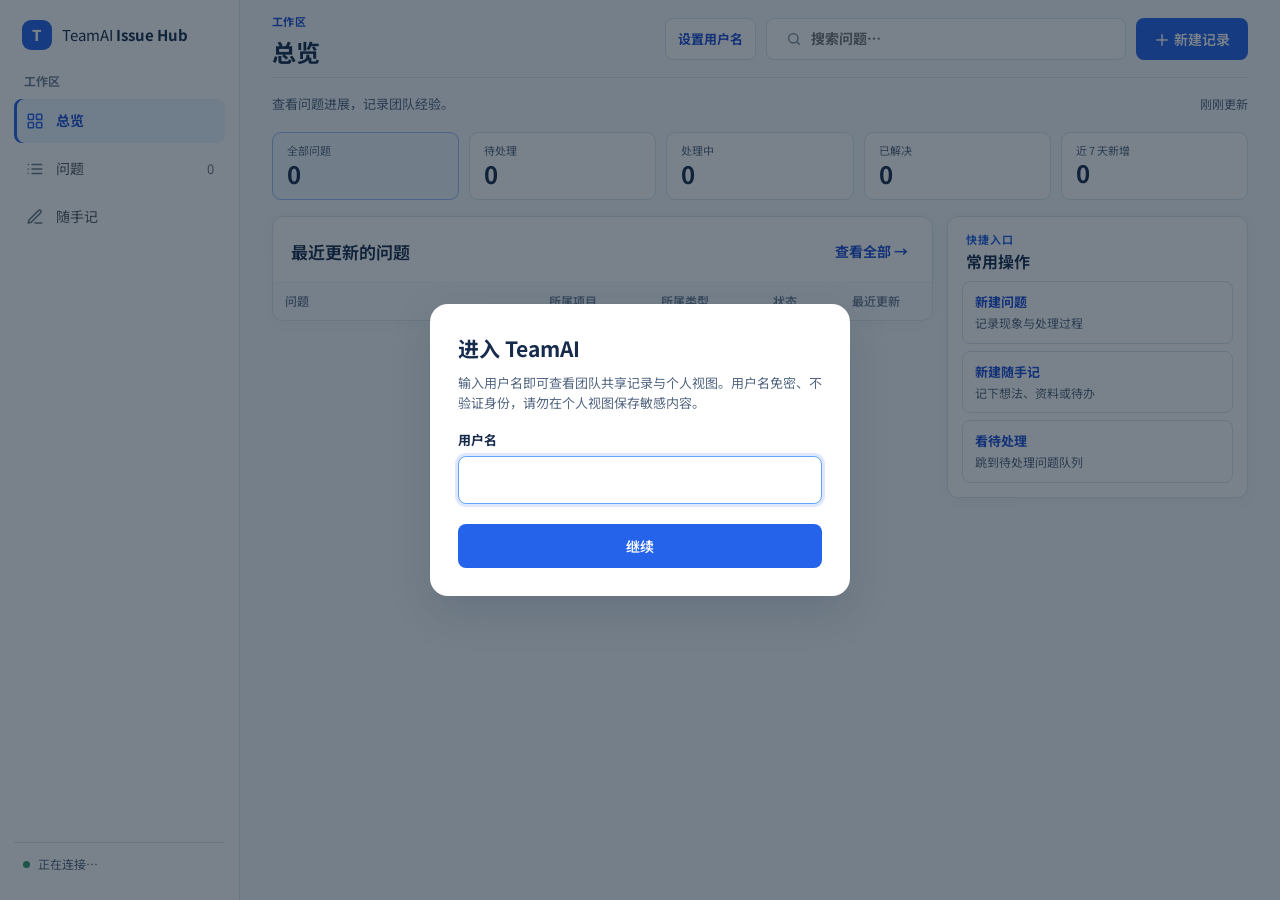
==== commit 4e767ca5: "Polish overview issue table typography" ====
--- a/web/index.html
+++ b/web/index.html
@@ -80,13 +80,12 @@
         <section class="panel overview-list">
           <div class="section-head">
             <div>
-              <p class="eyebrow">最近更新</p>
               <h2>最近更新的问题</h2>
             </div>
             <button class="text-button" data-go-page="issues" type="button">查看全部 →</button>
           </div>
           <div class="table-scroll">
-            <table>
+            <table class="issue-table overview-table">
               <thead>
                 <tr><th>问题</th><th>所属项目</th><th>所属类型</th><th>状态</th><th>最近更新</th></tr>
               </thead>
--- a/web/styles.css
+++ b/web/styles.css
@@ -336,3 +336,31 @@
   .notes-toolbar .view-switch{max-width:100%;overflow-x:auto}
   .notes-toolbar .count{margin-left:0}
 }
+
+/* Overview: align the table's labels and values into a clear reading grid. */
+.overview-list .section-head{padding:15px 18px 10px;align-items:center}
+.overview-list .section-head h2{font-size:17px;line-height:1.45;font-weight:650;color:var(--ink)}
+.overview-table{width:100%;min-width:0;table-layout:fixed;text-align:left;font-size:13px}
+.overview-table th,.overview-table td{padding:10px 12px;border-top:1px solid #edf1f6;vertical-align:middle;text-align:left}
+.overview-table th{font-size:12px;line-height:1.4;font-weight:600;color:#71819a;background:#f8faff}
+.overview-table th:first-child,.overview-table td:first-child{width:40%}
+.overview-table th:nth-child(2),.overview-table td:nth-child(2){width:17%}
+.overview-table th:nth-child(3),.overview-table td:nth-child(3){width:17%}
+.overview-table th:nth-child(4),.overview-table td:nth-child(4){width:12%}
+.overview-table th:nth-child(5),.overview-table td:nth-child(5){width:14%}
+.overview-table td:first-child{min-width:0;white-space:normal}
+.overview-table td:first-child b{display:block;font-size:14px;line-height:1.45;font-weight:600;color:#172b4d;overflow-wrap:anywhere}
+.overview-table td:first-child small{display:block;margin-top:3px;font-size:12px;line-height:1.35;color:#71819a}
+.overview-table td:not(:first-child){font-size:13px;color:#42536e}
+.overview-table tbody tr{cursor:pointer;transition:background-color .15s ease}
+.overview-table tbody tr:hover{background:#f5f8ff}
+.overview-table .status-chip{white-space:nowrap}
+@media(max-width:720px){
+  .overview-list .section-head{padding:12px 13px 9px}
+  .overview-table th:nth-child(2),.overview-table td:nth-child(2),
+  .overview-table th:nth-child(3),.overview-table td:nth-child(3),
+  .overview-table th:nth-child(5),.overview-table td:nth-child(5){display:none}
+  .overview-table th:first-child,.overview-table td:first-child{width:76%}
+  .overview-table th:nth-child(4),.overview-table td:nth-child(4){width:24%}
+  .overview-table th,.overview-table td{padding:9px 10px}
+}
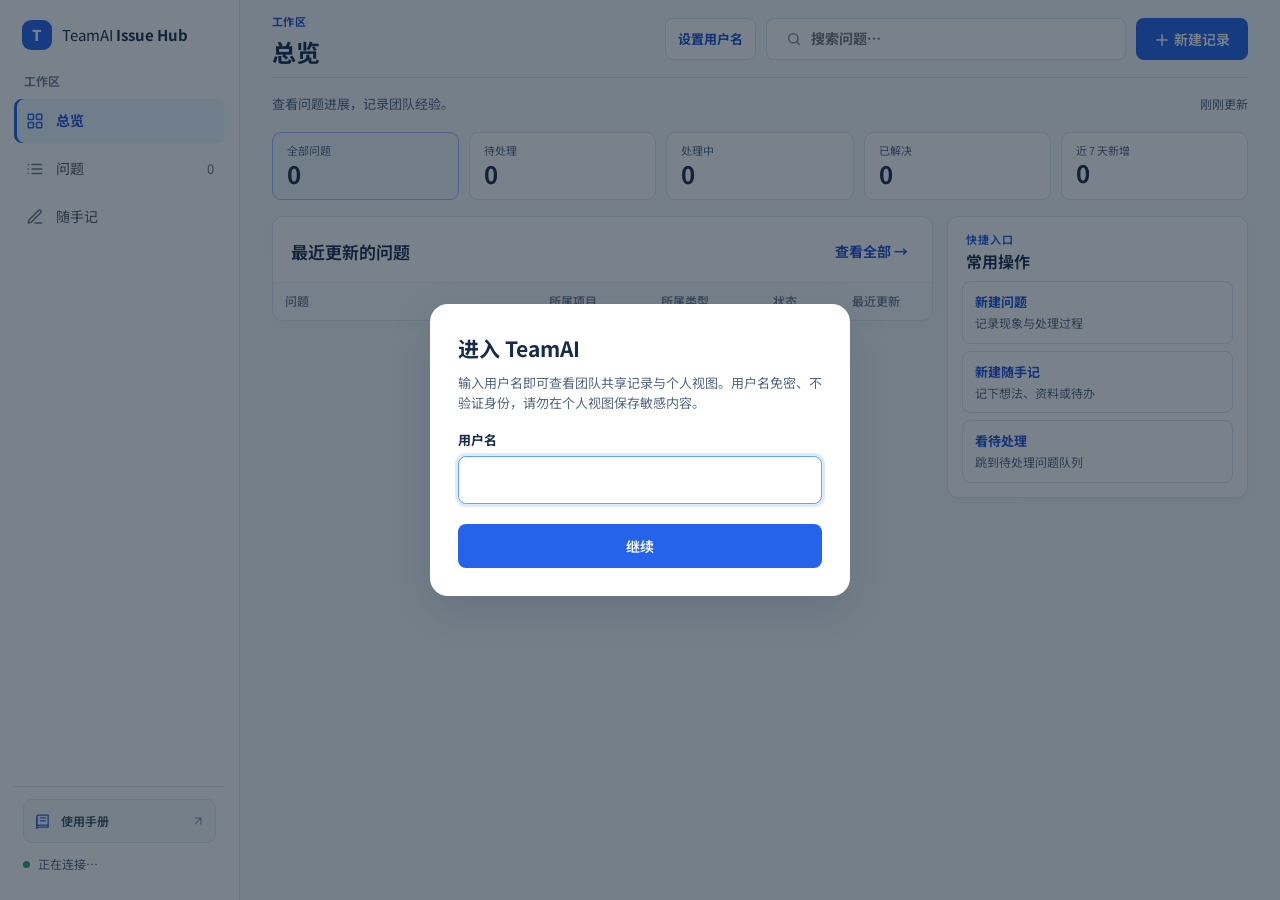
==== commit 0fa60c9f: "Add visual user handbook and architecture entry" ====
--- a/web/index.html
+++ b/web/index.html
@@ -42,7 +42,14 @@
         随手记
       </button>
     </nav>
-    <div class="sidebar-bottom"><span class="status-dot"></span><span id="health">正在连接…</span></div>
+    <div class="sidebar-bottom">
+      <a class="sidebar-help" href="/web/manual.html" aria-label="打开使用手册">
+        <svg viewBox="0 0 24 24" fill="none" stroke="currentColor" stroke-width="1.8" stroke-linecap="round" stroke-linejoin="round" aria-hidden="true"><path d="M4 5.5A2.5 2.5 0 0 1 6.5 3H20v17H6.5A2.5 2.5 0 0 0 4 22z"/><path d="M4 5.5v14A2.5 2.5 0 0 1 6.5 17H20M9 7h7M9 11h7"/></svg>
+        <span>使用手册</span>
+        <svg class="help-arrow" viewBox="0 0 24 24" fill="none" stroke="currentColor" stroke-width="1.8" stroke-linecap="round" stroke-linejoin="round" aria-hidden="true"><path d="M7 17 17 7M7 7h10v10"/></svg>
+      </a>
+      <div class="sidebar-health"><span class="status-dot"></span><span id="health">正在连接…</span></div>
+    </div>
   </aside>
 
   <main class="app-main">
@@ -139,6 +146,10 @@
           <button type="button" data-note-filter="shared" aria-pressed="false">团队共享</button>
           <button type="button" data-note-filter="private" aria-pressed="false">我的个人视图</button>
         </div>
+        <div class="record-filters" aria-label="随手记筛选条件">
+          <label><span class="visually-hidden">按项目筛选</span><select id="notes-project-filter" aria-label="按项目筛选"><option value="">全部项目</option></select></label>
+          <label><span class="visually-hidden">按工作类型筛选</span><select id="notes-work-type-filter" aria-label="按工作类型筛选"><option value="">全部工作类型</option></select></label>
+        </div>
         <span id="notes-count" class="count">0 条</span>
       </div>
       <div id="notes-results" class="panel records-panel notes-records" aria-live="polite" aria-busy="false">
@@ -162,6 +173,8 @@
               <option value="resolved">已解决</option>
             </select>
           </label>
+          <label><span class="visually-hidden">按项目筛选</span><select id="issues-project-filter" aria-label="按项目筛选"><option value="">全部项目</option></select></label>
+          <label><span class="visually-hidden">按工作类型筛选</span><select id="issues-work-type-filter" aria-label="按工作类型筛选"><option value="">全部工作类型</option></select></label>
           <div class="view-switch" role="group" aria-label="问题显示方式">
             <button class="selected" data-layout="table" type="button">列表</button>
             <button data-layout="board" type="button">看板</button>
@@ -236,6 +249,7 @@
         </div>
         <div class="detail-head-actions">
           <button id="edit-record" class="secondary" type="button" hidden>编辑记录</button>
+          <button id="delete-note" class="danger" type="button" hidden>删除随手记</button>
           <button id="close-detail" class="ghost" type="button" aria-label="关闭详情">
             <svg viewBox="0 0 24 24" width="18" height="18" fill="none" stroke="currentColor" stroke-width="2" aria-hidden="true"><path d="M18 6 6 18M6 6l12 12"/></svg>
           </button>
--- a/web/styles.css
+++ b/web/styles.css
@@ -5,6 +5,7 @@
 .library-actions{display:flex;align-items:center;gap:10px}.sync-retry{padding:7px 10px;min-height:44px;font-size:12px;white-space:nowrap}.sync-retry[hidden]{display:none}@media(max-width:520px){.library-actions{margin-top:8px;justify-content:space-between}}
 
 .detail h2:focus-visible{outline:3px solid #2563eb;outline-offset:3px;border-radius:2px}
+.danger{border:1px solid #f0caca;background:#fff;color:#a3372b;border-radius:var(--radius);padding:10px 14px;min-height:44px;font:inherit;font-weight:700;cursor:pointer}.danger:hover{border-color:#d88f8f;background:#fff7f7}.danger:focus-visible{outline:3px solid #b42318;outline-offset:2px}.detail-head-actions .danger[hidden]{display:none}
 
 /* TeamAI management workspace */
 .admin-app{background:#f7f8fa;min-height:100vh}.app-sidebar{position:fixed;inset:0 auto 0 0;width:244px;padding:22px 15px 16px;background:#fff;border-right:1px solid #e8eaee;display:flex;flex-direction:column;z-index:5}.app-sidebar .brand{padding:0 9px 20px;text-decoration:none;color:var(--ink)}.new-record{width:100%;text-align:left;margin-bottom:24px;box-shadow:0 3px 8px #2563eb26}.nav-caption{margin:0 10px 8px;color:#838996;font-size:11px;font-weight:700;letter-spacing:.08em}.main-nav{display:grid;gap:4px}.nav-item{display:flex;align-items:center;gap:12px;border:0;border-radius:8px;background:transparent;color:#525866;text-align:left;padding:10px 11px;min-height:44px;font:inherit;font-size:13px;cursor:pointer}.nav-item:hover,.nav-item.active{background:#eef4ff;color:#1d4ed8}.nav-item.active{font-weight:700}.nav-icon{width:19px;text-align:center;color:#667085;font-size:17px}.nav-item.active .nav-icon{color:#2563eb}.nav-count{margin-left:auto;font-size:11px;color:#727887;font-variant-numeric:tabular-nums}.nav-count.attention:not(:empty){padding:1px 7px;border-radius:20px;background:#fff2dc;color:#985b00}.sidebar-bottom{margin-top:auto;display:flex;align-items:center;gap:8px;padding:12px 9px;border-top:1px solid var(--line);font-size:11px;color:var(--muted)}.app-main{max-width:1500px;margin-left:244px;padding:0 36px 60px}.page-topbar{min-height:91px;display:flex;justify-content:space-between;align-items:center;gap:20px;border-bottom:1px solid #e8eaee;margin-bottom:22px}.page-topbar h1{font-size:22px;line-height:1.2;margin:4px 0 0}.page-topbar .eyebrow{font-size:9px;margin:0}.top-actions{display:flex;align-items:center;gap:12px}.global-search{display:flex;align-items:center;gap:8px;width:min(360px,32vw);margin:0;padding:0 11px;border:1px solid var(--line);border-radius:8px;background:#fff;color:#697386}.global-search input{border:0;box-shadow:none;padding:9px 0}.page-view{animation:appear .18s ease-out}.page-view.hidden{display:none}@keyframes appear{from{opacity:.65;transform:translateY(3px)}to{opacity:1;transform:none}}.welcome-row{display:flex;align-items:center;justify-content:space-between;gap:20px;margin:8px 0 20px}.welcome-row h2{font-size:20px;margin:0 0 4px}.welcome-row p:not(.eyebrow){font-size:13px;color:var(--muted);margin:0}.welcome-row .eyebrow{margin-bottom:5px}.muted{color:var(--muted);font-size:12px}.metrics{gap:12px;margin-bottom:22px}.metric{background:#fff;border-color:#e6e9ee;padding:13px 16px}.metric.active,.metric:hover{border-color:#93b4fb;background:#f5f8ff}.overview-grid{display:grid;grid-template-columns:minmax(0,1.8fr) minmax(260px,.8fr);gap:18px}.overview-list,.workflow-card{overflow:hidden}.section-head{display:flex;align-items:center;justify-content:space-between;gap:16px;padding:20px 22px}.section-head h2,.section-head h3{font-size:16px;margin:0}.section-head .eyebrow{margin:0 0 4px;font-size:9px}.text-button{border:0;background:none;color:#2563eb;font:inherit;font-size:12px;font-weight:700;cursor:pointer;min-height:40px}.table-scroll{width:100%;overflow-x:auto}.issue-table{width:100%;border-collapse:collapse;text-align:left;font-size:12px}.issue-table th{font-size:10px;color:#737b89;font-weight:600;background:#fafbfc}.issue-table th,.issue-table td{padding:12px 13px;border-top:1px solid #edf0f3;white-space:nowrap}.issue-table td:first-child{white-space:normal;min-width:220px}.issue-table td b{display:block;font-size:12px;color:#263142}.issue-table td small{display:block;color:#858b97;margin-top:3px}.issue-row{cursor:pointer}.issue-row:hover{background:#f7f9fc}.status-chip{display:inline-flex;align-items:center;border-radius:20px;padding:3px 8px;background:#f0f2f5;color:#596273;font-size:10px}.status-triage{background:#fff3dc;color:#8a5a00}.status-in-progress{background:#eaf2ff;color:#2159b8}.status-resolved{background:#e9f7ef;color:#187247}.workflow-card{padding:20px}.workflow-card h2{font-size:16px;margin:0 0 20px}.workflow-step{display:flex;gap:11px;align-items:flex-start;margin:15px 0}.workflow-step>span{width:22px;height:22px;display:grid;place-items:center;flex:none;border-radius:50%;background:#eef4ff;color:#2563eb;font-size:11px;font-weight:700}.workflow-step b,.workflow-step small{display:block}.workflow-step b{font-size:12px}.workflow-step small{font-size:11px;color:#737b89;margin-top:2px;line-height:1.45}.full-width{width:100%;margin-top:10px}.toast{margin:-10px 0 14px;min-height:1.2em;font-size:11px}.toast:empty{display:none}.filters-bar{display:flex;align-items:center;gap:8px;flex-wrap:wrap;margin:0 0 12px}.filters-bar label{margin:0}.filters-bar select{width:auto;min-width:118px;min-height:40px;padding:8px 10px;font-size:12px}.filters-bar .secondary{min-height:40px;padding:8px 12px;font-size:11px}.count{margin-left:auto}.view-switch{display:flex;padding:3px;border:1px solid var(--line);border-radius:8px;background:#fff}.view-switch button{min-height:34px;border:0;background:none;padding:5px 12px;border-radius:6px;font:inherit;font-size:11px;color:var(--muted);cursor:pointer}.view-switch button.selected{background:#eef4ff;color:#1d4ed8;font-weight:700}.records-panel{padding:0;overflow:hidden}.records-panel .empty{border:0}.records-panel .record{border:0;border-bottom:1px solid #edf0f3;border-radius:0;padding:15px 18px}.records-panel .record:hover{background:#f8faff;transform:none}.board-grid{display:grid;grid-template-columns:repeat(3,minmax(220px,1fr));gap:12px;padding:14px;overflow-x:auto}.board-column{border:1px solid #e8ebf0;border-radius:9px;padding:10px;background:#f8f9fb;min-height:200px}.board-column header{display:flex;justify-content:space-between;padding:4px 3px 11px;font-size:12px}.board-column header span{color:#747d8d}.board-card{display:block;width:100%;text-align:left;border:1px solid #e5e9ef;border-radius:8px;background:#fff;padding:12px;margin-bottom:8px;cursor:pointer;font:inherit}.board-card:hover,.review-card:hover{border-color:#92b4f4;box-shadow:0 3px 12px #1c31540b}.board-card b,.board-card span,.board-card small{display:block}.board-card b{font-size:12px}.board-card span,.board-card small{font-size:10px;color:#747d8d;margin-top:7px}.board-empty{font-size:11px;color:#9299a5;padding:20px 4px}.queue-pill{border:1px solid #e5e9ef;background:#fff;border-radius:20px;padding:7px 12px;color:#596273;font-size:11px;white-space:nowrap}.review-grid{display:grid;grid-template-columns:repeat(2,minmax(0,1fr));gap:12px}.review-card{display:block;width:100%;text-align:left;padding:17px;border:1px solid #e6e9ef;border-radius:10px;background:#fff;cursor:pointer;font:inherit;color:inherit;transition:box-shadow .15s,border-color .15s}.review-card>b{display:block;font-size:14px;margin-top:11px}.review-card>p{font-size:12px;color:#596273;line-height:1.65;max-height:5em;overflow:hidden;margin:8px 0 15px}.review-card-foot{display:flex;justify-content:space-between;gap:8px;font-size:10px;color:#687181;overflow:hidden}.review-card-foot>*{overflow:hidden;text-overflow:ellipsis;white-space:nowrap}.sync-summary{display:flex;gap:0;margin-bottom:16px;padding:15px}.sync-summary>div{min-width:180px;padding:3px 18px;border-right:1px solid #e8eaee}.sync-summary>div:first-child{padding-left:5px}.sync-summary>div:last-child{border:0}.sync-summary span,.sync-summary strong{display:block}.sync-summary span{font-size:11px;color:var(--muted)}.sync-summary strong{font-size:18px;margin-top:3px}.activity-panel{border-top:1px solid var(--line);margin-top:20px;padding-top:4px}.activity-panel .section-head{padding:14px 0}.activity-list{list-style:none;padding:0 0 0 5px;margin:0 0 12px}.activity-item{position:relative;display:flex;gap:12px;padding:0 0 16px 2px}.activity-item:not(:last-child)::before{content:"";position:absolute;left:6px;top:15px;bottom:0;width:1px;background:#dfe5ee}.activity-dot{position:relative;z-index:1;width:10px;height:10px;margin-top:4px;border:2px solid #79a2f1;border-radius:50%;background:#fff}.activity-item b,.activity-item small{display:block}.activity-item b{font-size:12px;font-weight:600}.activity-item small{font-size:10px;color:#77808e;margin-top:3px}.activity-empty{font-size:11px;color:var(--muted)}.capture-dialog{position:fixed;inset:0;z-index:20;display:grid;place-items:center;padding:20px}.capture-dialog.hidden{display:none}.dialog-backdrop{position:absolute;inset:0;background:#10182780;backdrop-filter:blur(2px)}.capture-dialog .capture-panel{position:relative;z-index:1;width:min(740px,100%);max-height:min(90vh,900px);overflow-y:auto;padding:24px 28px}.capture-dialog .section-head{padding:0 0 12px}.capture-dialog textarea{min-height:140px}.capture-dialog .segmented{width:max-content}.capture-dialog label{margin-top:13px}.capture-dialog .form-foot{margin-top:12px}.capture-dialog .form-foot .primary{width:auto}.capture-dialog .ghost{font-size:25px}
@@ -28,6 +29,16 @@
 @media(max-width:720px){.page-topbar{padding:12px 0}.top-actions{gap:8px}.top-actions #user-switch{max-width:128px;padding:9px 10px}.top-actions .primary{min-width:44px;width:44px;padding:8px 10px;font-size:0}.top-actions .primary::first-letter{font-size:17px}.global-search{min-width:0}.board-grid{display:flex;overflow-x:auto;overscroll-behavior-x:contain}.board-column{flex:0 0 min(78vw,290px)}.detail{inset:0;width:100%;height:100dvh;padding:18px 16px;border-radius:0}.capture-dialog .capture-panel{max-height:94dvh;padding:18px}.capture-dialog .form-foot .review-hint{max-width:100%}}
 @media(max-width:420px){.page-topbar .eyebrow{letter-spacing:.08em}.top-actions{display:grid;grid-template-columns:auto minmax(0,1fr) 44px}.top-actions #user-switch{max-width:112px;min-width:0;font-size:11px}.global-search{width:100%;padding:0 8px}.global-search input{font-size:12px}.notes-intro .primary{width:100%}}
 @media(prefers-reduced-motion:reduce){.detail{animation:none}}
+
+/* Handbook entry in the sidebar footer */
+.sidebar-bottom{display:grid;gap:12px;align-items:stretch}
+.sidebar-help{display:flex;align-items:center;gap:10px;min-height:44px;padding:9px 10px;border:1px solid #e1e8ef;border-radius:9px;background:#f8fafc;color:#40536a;text-decoration:none;font-size:12px;font-weight:650;transition:background .15s ease,border-color .15s ease}
+.sidebar-help svg{width:17px;height:17px;flex:none;color:var(--primary)}
+.sidebar-help .help-arrow{width:14px;height:14px;margin-left:auto;color:#8493a4}
+.sidebar-help:hover{border-color:#b8d3e1;background:#eff7fa;color:var(--primary-dark)}
+.sidebar-help:focus-visible{outline:3px solid #2563eb;outline-offset:2px}
+.sidebar-health{display:flex;align-items:center;gap:8px}
+@media(max-width:720px){.sidebar-bottom{position:fixed;z-index:11;left:9px;bottom:72px;display:block;margin:0;padding:0;border:0}.sidebar-health{display:none}.sidebar-help{min-height:42px;padding:8px 11px;border-radius:999px;background:#fff;box-shadow:0 5px 16px #16344b24}}
 
 /* ===== UI polish: calm workspace ===== */
 .admin-app{
@@ -364,3 +375,16 @@
   .overview-table th:nth-child(4),.overview-table td:nth-child(4){width:24%}
   .overview-table th,.overview-table td{padding:9px 10px}
 }
+.record-filters{display:flex;align-items:center;gap:8px;min-width:0}
+.record-filters label,.issues-controls>label{display:block;margin:0;min-width:0}
+.record-filters select,.issues-controls>label select{width:auto;min-width:142px;max-width:190px;min-height:38px;padding:7px 10px;border-color:var(--line);border-radius:8px;background:#fff;color:#42536e;font-size:13px}
+.issues-controls{flex-wrap:wrap}
+.notes-toolbar{flex-wrap:wrap}
+@media(max-width:1000px){
+  .notes-toolbar{align-items:flex-start}
+  .record-filters{flex:1}
+}
+@media(max-width:720px){
+  .record-filters{width:100%;flex:1 1 100%}
+  .record-filters label,.record-filters select{flex:1;min-width:0;max-width:none;width:100%}
+}
